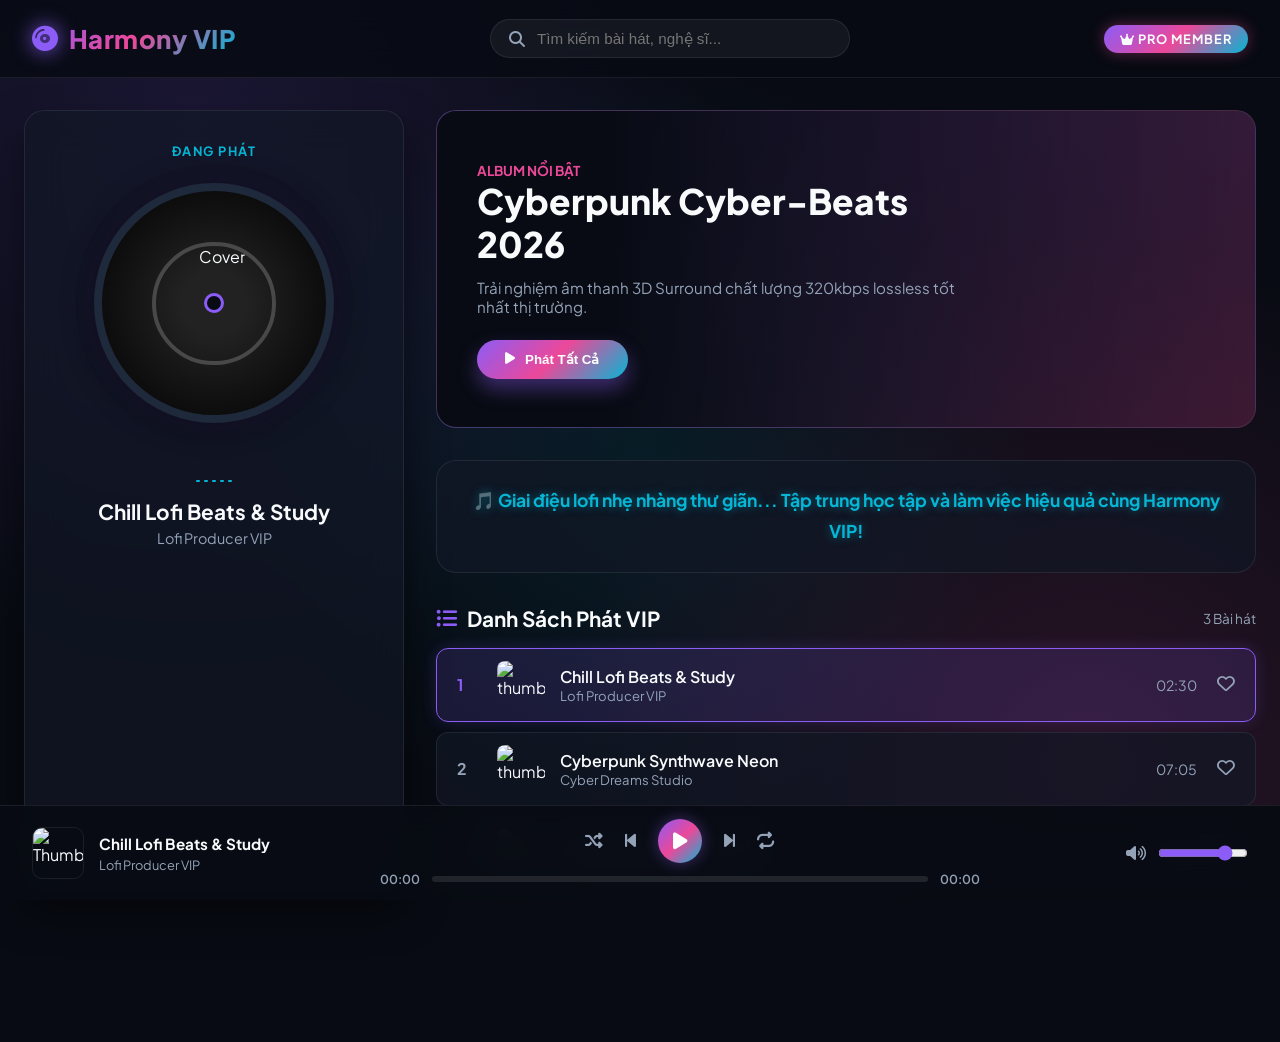
==== index.html @ aa5e8760 "baigiuaki" ====
<!DOCTYPE html>
<html lang="vi">
<head>
    <meta charset="UTF-8">
    <meta name="viewport" content="width=device-width, initial-scale=1.0">
    <title>Harmony Music Pro - Ultimate VIP Music Player</title>

    <!-- Google Fonts -->
    <link rel="preconnect" href="https://fonts.googleapis.com">
    <link rel="preconnect" href="https://fonts.gstatic.com" crossorigin>
    <link href="https://fonts.googleapis.com/css2?family=Plus+Jakarta+Sans:wght@300;400;500;600;700;800&display=swap" rel="stylesheet">

    <!-- FontAwesome Icons CDN -->
    <link rel="stylesheet" href="https://cdnjs.cloudflare.com/ajax/libs/font-awesome/6.4.0/css/all.min.css">

    <!-- Animate.css CDN -->
    <link rel="stylesheet" href="https://cdnjs.cloudflare.com/ajax/libs/animate.css/4.1.1/animate.min.css"/>

    <!-- AOS CSS CDN -->
    <link href="https://unpkg.com/aos@2.3.1/dist/aos.css" rel="stylesheet">

    <style>
        :root {
            --primary-glow: #8b5cf6;
            --secondary-glow: #ec4899;
            --cyan-glow: #06b6d4;
            --bg-dark: #080b13;
            --bg-card: rgba(18, 24, 38, 0.7);
            --bg-card-hover: rgba(30, 41, 59, 0.8);
            --border-glass: rgba(255, 255, 255, 0.08);
            --text-main: #f8fafc;
            --text-muted: #94a3b8;
            --gradient-accent: linear-gradient(135deg, #8b5cf6 0%, #ec4899 50%, #06b6d4 100%);
            --radius-lg: 20px;
            --radius-md: 12px;
            --transition-smooth: all 0.3s cubic-bezier(0.4, 0, 0.2, 1);
        }

        * {
            margin: 0;
            padding: 0;
            box-sizing: border-box;
            user-select: none;
        }

        body {
            font-family: 'Plus Jakarta Sans', sans-serif;
            background-color: var(--bg-dark);
            color: var(--text-main);
            min-height: 100vh;
            overflow-x: hidden;
            padding-bottom: 120px;
            background-image: 
                radial-gradient(circle at 15% 15%, rgba(139, 92, 246, 0.15) 0%, transparent 40%),
                radial-gradient(circle at 85% 85%, rgba(236, 72, 153, 0.15) 0%, transparent 40%),
                radial-gradient(circle at 50% 50%, rgba(6, 182, 212, 0.1) 0%, transparent 50%);
            background-attachment: fixed;
        }

        /* Scrollbar */
        ::-webkit-scrollbar { width: 8px; }
        ::-webkit-scrollbar-track { background: var(--bg-dark); }
        ::-webkit-scrollbar-thumb { background: #334155; border-radius: 4px; }
        ::-webkit-scrollbar-thumb:hover { background: var(--primary-glow); }

        /* Navigation Bar */
        header {
            background: rgba(8, 11, 19, 0.85);
            backdrop-filter: blur(16px);
            -webkit-backdrop-filter: blur(16px);
            position: sticky;
            top: 0;
            z-index: 1000;
            border-bottom: 1px solid var(--border-glass);
        }

        .navbar {
            display: flex;
            justify-content: space-between;
            align-items: center;
            padding: 1.2rem 2rem;
            max-width: 1400px;
            margin: 0 auto;
        }

        .logo {
            font-size: 1.6rem;
            font-weight: 800;
            background: var(--gradient-accent);
            -webkit-background-clip: text;
            -webkit-text-fill-color: transparent;
            display: flex;
            align-items: center;
            gap: 10px;
            letter-spacing: 0.5px;
        }

        .logo i {
            color: var(--primary-glow);
            -webkit-text-fill-color: initial;
            filter: drop-shadow(0 0 10px var(--primary-glow));
        }

        .search-box {
            display: flex;
            align-items: center;
            background: rgba(255, 255, 255, 0.05);
            border: 1px solid var(--border-glass);
            padding: 10px 18px;
            border-radius: 30px;
            gap: 12px;
            width: 360px;
            transition: var(--transition-smooth);
        }

        .search-box:focus-within {
            border-color: var(--primary-glow);
            box-shadow: 0 0 15px rgba(139, 92, 246, 0.3);
            background: rgba(255, 255, 255, 0.08);
        }

        .search-box input {
            background: transparent;
            border: none;
            outline: none;
            color: white;
            width: 100%;
            font-size: 0.95rem;
        }

        .nav-actions {
            display: flex;
            align-items: center;
            gap: 15px;
        }

        .vip-badge {
            background: var(--gradient-accent);
            padding: 6px 16px;
            border-radius: 20px;
            font-size: 0.8rem;
            font-weight: 700;
            letter-spacing: 1px;
            box-shadow: 0 0 15px rgba(236, 72, 153, 0.4);
            animation: pulse 2s infinite;
        }

        @keyframes pulse {
            0% { transform: scale(1); }
            50% { transform: scale(1.05); }
            100% { transform: scale(1); }
        }

        /* Layout Container */
        .main-layout {
            max-width: 1400px;
            margin: 2rem auto;
            padding: 0 1.5rem;
            display: grid;
            grid-template-columns: 380px 1fr;
            gap: 2rem;
        }

        /* Player Section (Left) */
        .now-playing-card {
            background: var(--bg-card);
            border: 1px solid var(--border-glass);
            backdrop-filter: blur(20px);
            border-radius: var(--radius-lg);
            padding: 2rem;
            text-align: center;
            position: sticky;
            top: 100px;
            box-shadow: 0 20px 40px rgba(0,0,0,0.5);
            display: flex;
            flex-direction: column;
            align-items: center;
        }

        .vinyl-container {
            position: relative;
            width: 240px;
            height: 240px;
            margin: 1.5rem 0;
            display: flex;
            align-items: center;
            justify-content: center;
        }

        .vinyl-disk {
            width: 100%;
            height: 100%;
            border-radius: 50%;
            background: radial-gradient(circle, #222 20%, #111 60%, #000 100%);
            border: 8px solid #1e293b;
            box-shadow: 0 0 30px rgba(0, 0, 0, 0.8), 0 0 20px rgba(139, 92, 246, 0.2);
            position: relative;
            overflow: hidden;
            transition: transform 0.5s ease;
            animation: rotateVinyl 20s linear infinite;
            animation-play-state: paused;
        }

        .vinyl-disk.playing {
            animation-play-state: running;
        }

        @keyframes rotateVinyl {
            from { transform: rotate(0deg); }
            to { transform: rotate(360deg); }
        }

        .vinyl-img {
            width: 55%;
            height: 55%;
            border-radius: 50%;
            object-fit: cover;
            position: absolute;
            top: 22.5%;
            left: 22.5%;
            border: 4px solid rgba(255, 255, 255, 0.2);
        }

        .vinyl-center-dot {
            width: 20px;
            height: 20px;
            background: #080b13;
            border: 3px solid #8b5cf6;
            border-radius: 50%;
            position: absolute;
            z-index: 5;
        }

        /* Equalizer Animation Bars */
        .equalizer {
            display: flex;
            align-items: flex-end;
            gap: 4px;
            height: 25px;
            margin-top: 10px;
        }

        .eq-bar {
            width: 4px;
            height: 10%;
            background: var(--cyan-glow);
            border-radius: 2px;
            transition: height 0.2s ease;
        }

        .playing .eq-bar:nth-child(1) { animation: eq 0.8s ease-in-out infinite alternate; }
        .playing .eq-bar:nth-child(2) { animation: eq 0.5s ease-in-out infinite alternate 0.2s; }
        .playing .eq-bar:nth-child(3) { animation: eq 0.9s ease-in-out infinite alternate 0.4s; }
        .playing .eq-bar:nth-child(4) { animation: eq 0.6s ease-in-out infinite alternate 0.1s; }
        .playing .eq-bar:nth-child(5) { animation: eq 0.7s ease-in-out infinite alternate 0.3s; }

        @keyframes eq {
            0% { height: 15%; background: var(--primary-glow); }
            100% { height: 100%; background: var(--secondary-glow); }
        }

        .track-meta {
            margin-top: 1rem;
            width: 100%;
        }

        .track-title {
            font-size: 1.3rem;
            font-weight: 700;
            color: var(--text-main);
            white-space: nowrap;
            overflow: hidden;
            text-overflow: ellipsis;
        }

        .track-artist {
            font-size: 0.9rem;
            color: var(--text-muted);
            margin-top: 4px;
        }

        /* Content Section (Right) */
        .content-area {
            display: flex;
            flex-direction: column;
            gap: 2rem;
        }

        /* Hero Banner */
        .hero-banner {
            background: linear-gradient(135deg, rgba(139, 92, 246, 0.3) 0%, rgba(236, 72, 153, 0.2) 100%), url('https://images.unsplash.com/photo-1514525253161-7a46d19cd819?auto=format&fit=crop&w=1200&q=80') center/cover;
            border-radius: var(--radius-lg);
            padding: 3rem 2.5rem;
            border: 1px solid var(--border-glass);
            position: relative;
            overflow: hidden;
        }

        .hero-banner::before {
            content: '';
            position: absolute;
            inset: 0;
            background: linear-gradient(90deg, var(--bg-dark) 20%, transparent 100%);
        }

        .hero-content {
            position: relative;
            z-index: 2;
            max-width: 500px;
        }

        .hero-content h1 {
            font-size: 2.2rem;
            font-weight: 800;
            line-height: 1.2;
            margin-bottom: 0.8rem;
        }

        .hero-content p {
            color: var(--text-muted);
            font-size: 0.95rem;
            margin-bottom: 1.5rem;
        }

        .btn-play-all {
            display: inline-flex;
            align-items: center;
            gap: 10px;
            background: var(--gradient-accent);
            color: white;
            padding: 12px 28px;
            border-radius: 30px;
            font-weight: 700;
            border: none;
            cursor: pointer;
            transition: var(--transition-smooth);
            box-shadow: 0 10px 20px rgba(139, 92, 246, 0.4);
        }

        .btn-play-all:hover {
            transform: translateY(-2px);
            box-shadow: 0 15px 25px rgba(236, 72, 153, 0.5);
        }

        /* Playlist Section */
        .section-header {
            display: flex;
            justify-content: space-between;
            align-items: center;
            margin-bottom: 1rem;
        }

        .section-title {
            font-size: 1.3rem;
            font-weight: 700;
            display: flex;
            align-items: center;
            gap: 10px;
        }

        .section-title i { color: var(--primary-glow); }

        .playlist-grid {
            display: flex;
            flex-direction: column;
            gap: 10px;
        }

        .song-item {
            display: flex;
            align-items: center;
            justify-content: space-between;
            background: var(--bg-card);
            border: 1px solid var(--border-glass);
            padding: 12px 20px;
            border-radius: var(--radius-md);
            cursor: pointer;
            transition: var(--transition-smooth);
        }

        .song-item:hover {
            background: var(--bg-card-hover);
            border-color: rgba(139, 92, 246, 0.4);
            transform: translateX(5px);
        }

        .song-item.active {
            background: rgba(139, 92, 246, 0.15);
            border-color: var(--primary-glow);
            box-shadow: 0 0 15px rgba(139, 92, 246, 0.2);
        }

        .song-left {
            display: flex;
            align-items: center;
            gap: 15px;
        }

        .song-index {
            font-weight: 700;
            color: var(--text-muted);
            width: 25px;
        }

        .song-item.active .song-index {
            color: var(--primary-glow);
        }

        .song-thumb {
            width: 48px;
            height: 48px;
            border-radius: 8px;
            object-fit: cover;
        }

        .song-info h4 {
            font-size: 1rem;
            font-weight: 600;
            color: var(--text-main);
        }

        .song-info p {
            font-size: 0.82rem;
            color: var(--text-muted);
        }

        .song-right {
            display: flex;
            align-items: center;
            gap: 20px;
            color: var(--text-muted);
            font-size: 0.88rem;
        }

        .btn-fav {
            background: none;
            border: none;
            color: var(--text-muted);
            cursor: pointer;
            font-size: 1.1rem;
            transition: var(--transition-smooth);
        }

        .btn-fav:hover, .btn-fav.active {
            color: var(--secondary-glow);
        }

        /* Lyrics Box */
        .lyrics-box {
            background: var(--bg-card);
            border: 1px solid var(--border-glass);
            border-radius: var(--radius-lg);
            padding: 1.5rem;
            max-height: 200px;
            overflow-y: auto;
            text-align: center;
            font-size: 0.95rem;
            color: var(--text-muted);
            line-height: 1.8;
        }

        .lyrics-box p.active-lyric {
            color: var(--cyan-glow);
            font-weight: 700;
            font-size: 1.1rem;
            text-shadow: 0 0 10px rgba(6, 182, 212, 0.5);
        }

        /* Fixed Bottom Music Player Footer */
        footer {
            position: fixed;
            bottom: 0;
            left: 0;
            width: 100%;
            background: rgba(8, 11, 19, 0.92);
            backdrop-filter: blur(20px);
            border-top: 1px solid var(--border-glass);
            z-index: 2000;
            padding: 0.8rem 2rem;
        }

        .player-bar {
            max-width: 1400px;
            margin: 0 auto;
            display: flex;
            justify-content: space-between;
            align-items: center;
        }

        .player-left {
            display: flex;
            align-items: center;
            gap: 15px;
            width: 280px;
        }

        .player-thumb {
            width: 52px;
            height: 52px;
            border-radius: 10px;
            object-fit: cover;
            border: 1px solid var(--border-glass);
        }

        .player-center {
            display: flex;
            flex-direction: column;
            align-items: center;
            gap: 8px;
            flex: 1;
            max-width: 600px;
        }

        .controls {
            display: flex;
            align-items: center;
            gap: 22px;
        }

        .btn-ctrl {
            background: transparent;
            border: none;
            color: var(--text-muted);
            font-size: 1.1rem;
            cursor: pointer;
            transition: var(--transition-smooth);
        }

        .btn-ctrl:hover, .btn-ctrl.active {
            color: var(--primary-glow);
        }

        .btn-play-pause {
            background: var(--gradient-accent) !important;
            color: white !important;
            width: 44px;
            height: 44px;
            border-radius: 50%;
            display: flex;
            align-items: center;
            justify-content: center;
            font-size: 1.2rem;
            box-shadow: 0 0 15px rgba(139, 92, 246, 0.4);
        }

        .btn-play-pause:hover {
            transform: scale(1.08);
            box-shadow: 0 0 22px rgba(236, 72, 153, 0.6);
        }

        .progress-wrapper {
            display: flex;
            align-items: center;
            gap: 12px;
            width: 100%;
            font-size: 0.78rem;
            color: var(--text-muted);
            font-weight: 600;
        }

        .progress-bar-container {
            flex: 1;
            height: 6px;
            background: rgba(255, 255, 255, 0.1);
            border-radius: 10px;
            cursor: pointer;
            position: relative;
            overflow: hidden;
        }

        .progress-bar-fill {
            height: 100%;
            width: 0%;
            background: var(--gradient-accent);
            border-radius: 10px;
            transition: width 0.1s linear;
        }

        .player-right {
            display: flex;
            align-items: center;
            gap: 12px;
            width: 200px;
            justify-content: flex-end;
            color: var(--text-muted);
        }

        .volume-slider {
            width: 90px;
            accent-color: var(--primary-glow);
            cursor: pointer;
        }

        /* Toast Notification */
        .toast {
            position: fixed;
            top: 20px;
            right: 20px;
            background: var(--gradient-accent);
            color: white;
            padding: 12px 24px;
            border-radius: 30px;
            font-weight: 600;
            box-shadow: 0 10px 25px rgba(0,0,0,0.5);
            z-index: 3000;
            transform: translateY(-100px);
            opacity: 0;
            transition: var(--transition-smooth);
        }

        .toast.show {
            transform: translateY(0);
            opacity: 1;
        }

        /* Responsive Design */
        @media (max-width: 1024px) {
            .main-layout { grid-template-columns: 1fr; }
            .now-playing-card { position: relative; top: 0; }
            .search-box { width: 200px; }
        }

        @media (max-width: 640px) {
            .search-box { display: none; }
            .player-left { width: 180px; }
            .player-right { display: none; }
        }
    </style>
</head>
<body>

    <!-- Header / Navbar -->
    <header>
        <div class="navbar">
            <div class="logo">
                <i class="fa-solid fa-compact-disc fa-spin"></i> Harmony VIP
            </div>
            <div class="search-box">
                <i class="fa-solid fa-magnifying-glass" style="color: var(--text-muted);"></i>
                <input type="text" id="searchInput" placeholder="Tìm kiếm bài hát, nghệ sĩ...">
            </div>
            <div class="nav-actions">
                <span class="vip-badge"><i class="fa-solid fa-crown"></i> PRO MEMBER</span>
            </div>
        </div>
    </header>

    <!-- Main Layout -->
    <div class="main-layout">

        <!-- Left Player Card -->
        <div class="now-playing-card" data-aos="fade-right">
            <span style="font-size: 0.8rem; letter-spacing: 1.5px; color: var(--cyan-glow); font-weight: 700;">ĐANG PHÁT</span>
            
            <div class="vinyl-container">
                <div class="vinyl-disk" id="vinylDisk">
                    <img id="vinylImg" class="vinyl-img" src="https://images.unsplash.com/photo-1511671782779-c97d3d27a1d4?auto=format&fit=crop&w=400&q=80" alt="Cover">
                </div>
                <div class="vinyl-center-dot"></div>
            </div>

            <!-- Equalizer -->
            <div class="equalizer" id="equalizer">
                <div class="eq-bar"></div>
                <div class="eq-bar"></div>
                <div class="eq-bar"></div>
                <div class="eq-bar"></div>
                <div class="eq-bar"></div>
            </div>

            <div class="track-meta">
                <div class="track-title" id="cardTitle">Chọn bài hát</div>
                <div class="track-artist" id="cardArtist">Harmony Music Studio</div>
            </div>
        </div>

        <!-- Right Content Area -->
        <div class="content-area">

            <!-- Hero Banner -->
            <div class="hero-banner" data-aos="fade-down">
                <div class="hero-content">
                    <span style="color: var(--secondary-glow); font-weight: 700; font-size: 0.85rem;">ALBUM NỔI BẬT</span>
                    <h1>Cyberpunk Cyber-Beats 2026</h1>
                    <p>Trải nghiệm âm thanh 3D Surround chất lượng 320kbps lossless tốt nhất thị trường.</p>
                    <button class="btn-play-all" id="btnPlayAll">
                        <i class="fa-solid fa-play"></i> Phát Tất Cả
                    </button>
                </div>
            </div>

            <!-- Lyrics Section -->
            <div class="lyrics-box" id="lyricsBox" data-aos="fade-up">
                <p>🎵 Lời bài hát sẽ hiển thị và tự đồng bộ theo giai điệu tại đây...</p>
            </div>

            <!-- Playlist Section -->
            <div class="playlist-section" data-aos="fade-up">
                <div class="section-header">
                    <div class="section-title">
                        <i class="fa-solid fa-list-ul"></i> Danh Sách Phát VIP
                    </div>
                    <span style="color: var(--text-muted); font-size: 0.85rem;" id="songCount">3 Bài hát</span>
                </div>

                <div class="playlist-grid" id="playlistContainer">
                    <!-- Dynamic rendering via JS -->
                </div>
            </div>

        </div>
    </div>

    <!-- Fixed Bottom Audio Player -->
    <footer>
        <audio id="mainAudio"></audio>

        <div class="player-bar">
            <!-- Song Meta Left -->
            <div class="player-left">
                <img id="playerThumb" class="player-thumb" src="https://images.unsplash.com/photo-1511671782779-c97d3d27a1d4?auto=format&fit=crop&w=100&q=80" alt="Thumb">
                <div style="overflow: hidden;">
                    <div class="track-title" id="playerTitle" style="font-size: 0.95rem;">Chưa chọn bài hát</div>
                    <div class="track-artist" id="playerArtist" style="font-size: 0.8rem;">Harmony Studio</div>
                </div>
            </div>

            <!-- Center Controls & Progress -->
            <div class="player-center">
                <div class="controls">
                    <button class="btn-ctrl" id="btnShuffle" title="Phát ngẫu nhiên"><i class="fa-solid fa-shuffle"></i></button>
                    <button class="btn-ctrl" id="btnPrev" title="Bài trước"><i class="fa-solid fa-backward-step"></i></button>
                    <button class="btn-ctrl btn-play-pause" id="btnPlayPause" title="Phát/Tạm dừng"><i class="fa-solid fa-play"></i></button>
                    <button class="btn-ctrl" id="btnNext" title="Bài tiếp"><i class="fa-solid fa-forward-step"></i></button>
                    <button class="btn-ctrl" id="btnRepeat" title="Lặp lại"><i class="fa-solid fa-repeat"></i></button>
                </div>

                <div class="progress-wrapper">
                    <span id="currentTime">00:00</span>
                    <div class="progress-bar-container" id="progressBar">
                        <div class="progress-bar-fill" id="progressFill"></div>
                    </div>
                    <span id="duration">00:00</span>
                </div>
            </div>

            <!-- Right Volume -->
            <div class="player-right">
                <i class="fa-solid fa-volume-high" id="volumeIcon" style="cursor: pointer;"></i>
                <input type="range" id="volumeSlider" class="volume-slider" min="0" max="1" step="0.01" value="0.8">
            </div>
        </div>
    </footer>

    <!-- Toast Notification -->
    <div class="toast" id="toastNotification">Thông báo</div>

    <!-- AOS JS -->
    <script src="https://unpkg.com/aos@2.3.1/dist/aos.js"></script>

    <!-- Main Logic Script -->
    <script>
        AOS.init({ duration: 800, once: true });

        // Playlist Data
        const songs = [
            {
                id: 0,
                title: "Chill Lofi Beats & Study",
                artist: "Lofi Producer VIP",
                duration: "02:30",
                src: "https://www.soundhelix.com/examples/mp3/SoundHelix-Song-1.mp3",
                img: "https://images.unsplash.com/photo-1511671782779-c97d3d27a1d4?auto=format&fit=crop&w=400&q=80",
                lyric: "Giai điệu lofi nhẹ nhàng thư giãn... Tập trung học tập và làm việc hiệu quả cùng Harmony VIP!"
            },
            {
                id: 1,
                title: "Cyberpunk Synthwave Neon",
                artist: "Cyber Dreams Studio",
                duration: "07:05",
                src: "https://www.soundhelix.com/examples/mp3/SoundHelix-Song-2.mp3",
                img: "https://images.unsplash.com/photo-1514525253161-7a46d19cd819?auto=format&fit=crop&w=400&q=80",
                lyric: "Ánh đèn neon rực rỡ phố đêm... Âm hưởng Synthwave sôi động bùng nổ không gian!"
            },
            {
                id: 2,
                title: "Midnight Acoustic Melody",
                artist: "Acoustic Guitar Band",
                duration: "05:44",
                src: "https://www.soundhelix.com/examples/mp3/SoundHelix-Song-3.mp3",
                img: "https://images.unsplash.com/photo-1470225620780-dba8ba36b745?auto=format&fit=crop&w=400&q=80",
                lyric: "Tiếng đàn mộc mạc lắng đọng đêm muộn... Thả hồn theo những nốt nhạc acoustics mộng mơ."
            }
        ];

        // Global State
        let currentSongIndex = 0;
        let isPlaying = false;
        let isShuffle = false;
        let isRepeat = false;

        // DOM Elements
        const audio = document.getElementById('mainAudio');
        const btnPlayPause = document.getElementById('btnPlayPause');
        const btnPrev = document.getElementById('btnPrev');
        const btnNext = document.getElementById('btnNext');
        const btnShuffle = document.getElementById('btnShuffle');
        const btnRepeat = document.getElementById('btnRepeat');
        const btnPlayAll = document.getElementById('btnPlayAll');
        const progressBar = document.getElementById('progressBar');
        const progressFill = document.getElementById('progressFill');
        const currentTimeEl = document.getElementById('currentTime');
        const durationEl = document.getElementById('duration');
        const volumeSlider = document.getElementById('volumeSlider');
        const volumeIcon = document.getElementById('volumeIcon');
        const playlistContainer = document.getElementById('playlistContainer');
        const lyricsBox = document.getElementById('lyricsBox');
        
        const cardTitle = document.getElementById('cardTitle');
        const cardArtist = document.getElementById('cardArtist');
        const vinylDisk = document.getElementById('vinylDisk');
        const vinylImg = document.getElementById('vinylImg');
        const equalizer = document.getElementById('equalizer');

        const playerTitle = document.getElementById('playerTitle');
        const playerArtist = document.getElementById('playerArtist');
        const playerThumb = document.getElementById('playerThumb');
        const searchInput = document.getElementById('searchInput');

        // Render Playlist
        function renderPlaylist(songList = songs) {
            playlistContainer.innerHTML = '';
            songList.forEach((song, idx) => {
                const isActive = song.id === currentSongIndex;
                const item = document.createElement('div');
                item.className = `song-item ${isActive ? 'active' : ''}`;
                item.onclick = () => selectSong(song.id);
                item.innerHTML = `
                    <div class="song-left">
                        <span class="song-index">${idx + 1}</span>
                        <img src="${song.img}" class="song-thumb" alt="thumb">
                        <div class="song-info">
                            <h4>${song.title}</h4>
                            <p>${song.artist}</p>
                        </div>
                    </div>
                    <div class="song-right">
                        <span>${song.duration}</span>
                        <button class="btn-fav" onclick="toggleFav(event, this)"><i class="fa-regular fa-heart"></i></button>
                    </div>
                `;
                playlistContainer.appendChild(item);
            });
            document.getElementById('songCount').innerText = `${songList.length} Bài hát`;
        }

        // Load Song Details
        function loadSong(song) {
            audio.src = song.src;
            cardTitle.innerText = song.title;
            cardArtist.innerText = song.artist;
            vinylImg.src = song.img;

            playerTitle.innerText = song.title;
            playerArtist.innerText = song.artist;
            playerThumb.src = song.img;

            lyricsBox.innerHTML = `<p class="active-lyric">🎵 ${song.lyric}</p>`;
            renderPlaylist();
        }

        // Play / Pause Logic
        function playAudio() {
            audio.play();
            isPlaying = true;
            btnPlayPause.innerHTML = '<i class="fa-solid fa-pause"></i>';
            vinylDisk.classList.add('playing');
            equalizer.classList.add('playing');
        }

        function pauseAudio() {
            audio.pause();
            isPlaying = false;
            btnPlayPause.innerHTML = '<i class="fa-solid fa-play"></i>';
            vinylDisk.classList.remove('playing');
            equalizer.classList.remove('playing');
        }

        btnPlayPause.onclick = () => {
            if (isPlaying) pauseAudio();
            else playAudio();
        };

        // Select Song
        function selectSong(id) {
            currentSongIndex = id;
            loadSong(songs[currentSongIndex]);
            playAudio();
            showToast(`Đang phát: ${songs[currentSongIndex].title}`);
        }

        // Next / Prev Song
        btnNext.onclick = () => {
            if (isShuffle) {
                currentSongIndex = Math.floor(Math.random() * songs.length);
            } else {
                currentSongIndex = (currentSongIndex + 1) % songs.length;
            }
            selectSong(currentSongIndex);
        };

        btnPrev.onclick = () => {
            currentSongIndex = (currentSongIndex - 1 + songs.length) % songs.length;
            selectSong(currentSongIndex);
        };

        btnPlayAll.onclick = () => {
            selectSong(0);
        };

        // Shuffle & Repeat Toggles
        btnShuffle.onclick = () => {
            isShuffle = !isShuffle;
            btnShuffle.classList.toggle('active', isShuffle);
            showToast(isShuffle ? "Đã BẬT phát ngẫu nhiên" : "Đã TẮT phát ngẫu nhiên");
        };

        btnRepeat.onclick = () => {
            isRepeat = !isRepeat;
            btnRepeat.classList.toggle('active', isRepeat);
            showToast(isRepeat ? "Đã BẬT lặp lại bài viết" : "Đã TẮT lặp lại");
        };

        // Audio Timeupdate
        audio.ontimeupdate = () => {
            if (isNaN(audio.duration)) return;
            const pct = (audio.currentTime / audio.duration) * 100;
            progressFill.style.width = `${pct}%`;

            currentTimeEl.innerText = formatTime(audio.currentTime);
            durationEl.innerText = formatTime(audio.duration);
        };

        // Audio Ended
        audio.onended = () => {
            if (isRepeat) {
                playAudio();
            } else {
                btnNext.click();
            }
        };

        // Click Progress Bar
        progressBar.onclick = (e) => {
            const width = progressBar.clientWidth;
            const clickX = e.offsetX;
            audio.currentTime = (clickX / width) * audio.duration;
        };

        // Volume Control
        volumeSlider.oninput = (e) => {
            audio.volume = e.target.value;
            if (audio.volume === 0) volumeIcon.className = 'fa-solid fa-volume-xmark';
            else volumeIcon.className = 'fa-solid fa-volume-high';
        };

        // Format Time Utilities
        function formatTime(sec) {
            const m = Math.floor(sec / 60);
            const s = Math.floor(sec % 60);
            return `${m < 10 ? '0' : ''}${m}:${s < 10 ? '0' : ''}${s}`;
        }

        // Search Filter
        searchInput.oninput = (e) => {
            const val = e.target.value.toLowerCase();
            const filtered = songs.filter(s => s.title.toLowerCase().includes(val) || s.artist.toLowerCase().includes(val));
            renderPlaylist(filtered);
        };

        // Favorite Toggle
        function toggleFav(e, btn) {
            e.stopPropagation();
            btn.classList.toggle('active');
            const icon = btn.querySelector('i');
            if (btn.classList.contains('active')) {
                icon.className = 'fa-solid fa-heart';
                showToast("Đã thêm vào bài hát yêu thích!");
            } else {
                icon.className = 'fa-regular fa-heart';
            }
        }

        // Toast Notification
        function showToast(msg) {
            const toast = document.getElementById('toastNotification');
            toast.innerText = msg;
            toast.classList.add('show');
            setTimeout(() => toast.classList.remove('show'), 2500);
        }

        // Init App
        loadSong(songs[0]);
    </script>
</body>
</html>
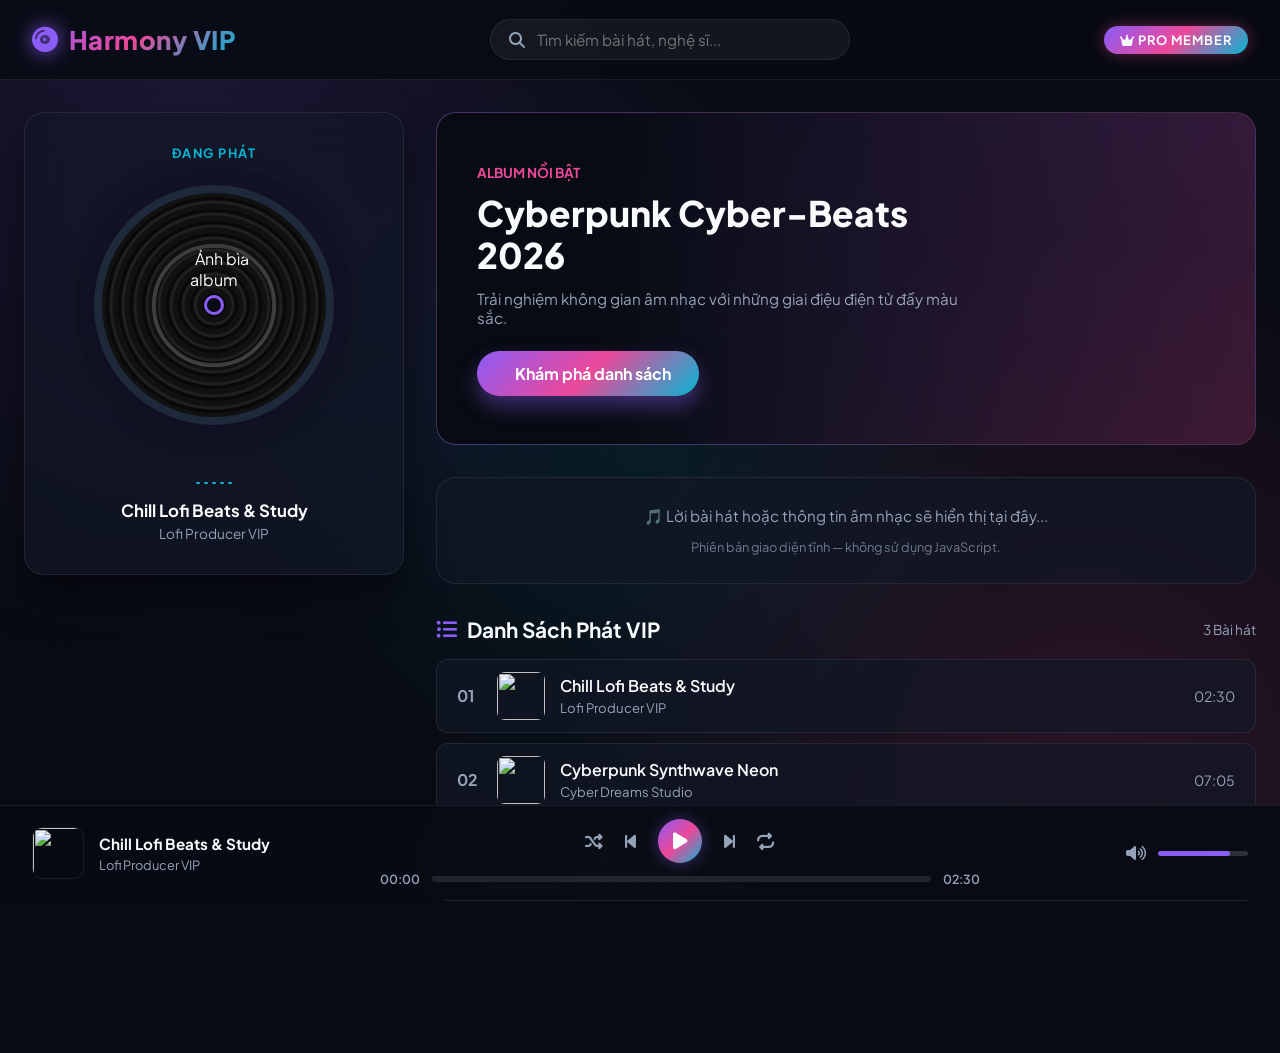
==== commit ef6f94be: "nộp bài giữa kì" ====
--- a/index.html
+++ b/index.html
@@ -1,1006 +1,115 @@
-<!DOCTYPE html>
-<html lang="vi">
-<head>
-    <meta charset="UTF-8">
-    <meta name="viewport" content="width=device-width, initial-scale=1.0">
-    <title>Harmony Music Pro - Ultimate VIP Music Player</title>
-
-    <!-- Google Fonts -->
-    <link rel="preconnect" href="https://fonts.googleapis.com">
-    <link rel="preconnect" href="https://fonts.gstatic.com" crossorigin>
-    <link href="https://fonts.googleapis.com/css2?family=Plus+Jakarta+Sans:wght@300;400;500;600;700;800&display=swap" rel="stylesheet">
-
-    <!-- FontAwesome Icons CDN -->
-    <link rel="stylesheet" href="https://cdnjs.cloudflare.com/ajax/libs/font-awesome/6.4.0/css/all.min.css">
-
-    <!-- Animate.css CDN -->
-    <link rel="stylesheet" href="https://cdnjs.cloudflare.com/ajax/libs/animate.css/4.1.1/animate.min.css"/>
-
-    <!-- AOS CSS CDN -->
-    <link href="https://unpkg.com/aos@2.3.1/dist/aos.css" rel="stylesheet">
-
-    <style>
-        :root {
-            --primary-glow: #8b5cf6;
-            --secondary-glow: #ec4899;
-            --cyan-glow: #06b6d4;
-            --bg-dark: #080b13;
-            --bg-card: rgba(18, 24, 38, 0.7);
-            --bg-card-hover: rgba(30, 41, 59, 0.8);
-            --border-glass: rgba(255, 255, 255, 0.08);
-            --text-main: #f8fafc;
-            --text-muted: #94a3b8;
-            --gradient-accent: linear-gradient(135deg, #8b5cf6 0%, #ec4899 50%, #06b6d4 100%);
-            --radius-lg: 20px;
-            --radius-md: 12px;
-            --transition-smooth: all 0.3s cubic-bezier(0.4, 0, 0.2, 1);
-        }
-
-        * {
-            margin: 0;
-            padding: 0;
-            box-sizing: border-box;
-            user-select: none;
-        }
-
-        body {
-            font-family: 'Plus Jakarta Sans', sans-serif;
-            background-color: var(--bg-dark);
-            color: var(--text-main);
-            min-height: 100vh;
-            overflow-x: hidden;
-            padding-bottom: 120px;
-            background-image: 
-                radial-gradient(circle at 15% 15%, rgba(139, 92, 246, 0.15) 0%, transparent 40%),
-                radial-gradient(circle at 85% 85%, rgba(236, 72, 153, 0.15) 0%, transparent 40%),
-                radial-gradient(circle at 50% 50%, rgba(6, 182, 212, 0.1) 0%, transparent 50%);
-            background-attachment: fixed;
-        }
-
-        /* Scrollbar */
-        ::-webkit-scrollbar { width: 8px; }
-        ::-webkit-scrollbar-track { background: var(--bg-dark); }
-        ::-webkit-scrollbar-thumb { background: #334155; border-radius: 4px; }
-        ::-webkit-scrollbar-thumb:hover { background: var(--primary-glow); }
-
-        /* Navigation Bar */
-        header {
-            background: rgba(8, 11, 19, 0.85);
-            backdrop-filter: blur(16px);
-            -webkit-backdrop-filter: blur(16px);
-            position: sticky;
-            top: 0;
-            z-index: 1000;
-            border-bottom: 1px solid var(--border-glass);
-        }
-
-        .navbar {
-            display: flex;
-            justify-content: space-between;
-            align-items: center;
-            padding: 1.2rem 2rem;
-            max-width: 1400px;
-            margin: 0 auto;
-        }
-
-        .logo {
-            font-size: 1.6rem;
-            font-weight: 800;
-            background: var(--gradient-accent);
-            -webkit-background-clip: text;
-            -webkit-text-fill-color: transparent;
-            display: flex;
-            align-items: center;
-            gap: 10px;
-            letter-spacing: 0.5px;
-        }
-
-        .logo i {
-            color: var(--primary-glow);
-            -webkit-text-fill-color: initial;
-            filter: drop-shadow(0 0 10px var(--primary-glow));
-        }
-
-        .search-box {
-            display: flex;
-            align-items: center;
-            background: rgba(255, 255, 255, 0.05);
-            border: 1px solid var(--border-glass);
-            padding: 10px 18px;
-            border-radius: 30px;
-            gap: 12px;
-            width: 360px;
-            transition: var(--transition-smooth);
-        }
-
-        .search-box:focus-within {
-            border-color: var(--primary-glow);
-            box-shadow: 0 0 15px rgba(139, 92, 246, 0.3);
-            background: rgba(255, 255, 255, 0.08);
-        }
-
-        .search-box input {
-            background: transparent;
-            border: none;
-            outline: none;
-            color: white;
-            width: 100%;
-            font-size: 0.95rem;
-        }
-
-        .nav-actions {
-            display: flex;
-            align-items: center;
-            gap: 15px;
-        }
-
-        .vip-badge {
-            background: var(--gradient-accent);
-            padding: 6px 16px;
-            border-radius: 20px;
-            font-size: 0.8rem;
-            font-weight: 700;
-            letter-spacing: 1px;
-            box-shadow: 0 0 15px rgba(236, 72, 153, 0.4);
-            animation: pulse 2s infinite;
-        }
-
-        @keyframes pulse {
-            0% { transform: scale(1); }
-            50% { transform: scale(1.05); }
-            100% { transform: scale(1); }
-        }
-
-        /* Layout Container */
-        .main-layout {
-            max-width: 1400px;
-            margin: 2rem auto;
-            padding: 0 1.5rem;
-            display: grid;
-            grid-template-columns: 380px 1fr;
-            gap: 2rem;
-        }
-
-        /* Player Section (Left) */
-        .now-playing-card {
-            background: var(--bg-card);
-            border: 1px solid var(--border-glass);
-            backdrop-filter: blur(20px);
-            border-radius: var(--radius-lg);
-            padding: 2rem;
-            text-align: center;
-            position: sticky;
-            top: 100px;
-            box-shadow: 0 20px 40px rgba(0,0,0,0.5);
-            display: flex;
-            flex-direction: column;
-            align-items: center;
-        }
-
-        .vinyl-container {
-            position: relative;
-            width: 240px;
-            height: 240px;
-            margin: 1.5rem 0;
-            display: flex;
-            align-items: center;
-            justify-content: center;
-        }
-
-        .vinyl-disk {
-            width: 100%;
-            height: 100%;
-            border-radius: 50%;
-            background: radial-gradient(circle, #222 20%, #111 60%, #000 100%);
-            border: 8px solid #1e293b;
-            box-shadow: 0 0 30px rgba(0, 0, 0, 0.8), 0 0 20px rgba(139, 92, 246, 0.2);
-            position: relative;
-            overflow: hidden;
-            transition: transform 0.5s ease;
-            animation: rotateVinyl 20s linear infinite;
-            animation-play-state: paused;
-        }
-
-        .vinyl-disk.playing {
-            animation-play-state: running;
-        }
-
-        @keyframes rotateVinyl {
-            from { transform: rotate(0deg); }
-            to { transform: rotate(360deg); }
-        }
-
-        .vinyl-img {
-            width: 55%;
-            height: 55%;
-            border-radius: 50%;
-            object-fit: cover;
-            position: absolute;
-            top: 22.5%;
-            left: 22.5%;
-            border: 4px solid rgba(255, 255, 255, 0.2);
-        }
-
-        .vinyl-center-dot {
-            width: 20px;
-            height: 20px;
-            background: #080b13;
-            border: 3px solid #8b5cf6;
-            border-radius: 50%;
-            position: absolute;
-            z-index: 5;
-        }
-
-        /* Equalizer Animation Bars */
-        .equalizer {
-            display: flex;
-            align-items: flex-end;
-            gap: 4px;
-            height: 25px;
-            margin-top: 10px;
-        }
-
-        .eq-bar {
-            width: 4px;
-            height: 10%;
-            background: var(--cyan-glow);
-            border-radius: 2px;
-            transition: height 0.2s ease;
-        }
-
-        .playing .eq-bar:nth-child(1) { animation: eq 0.8s ease-in-out infinite alternate; }
-        .playing .eq-bar:nth-child(2) { animation: eq 0.5s ease-in-out infinite alternate 0.2s; }
-        .playing .eq-bar:nth-child(3) { animation: eq 0.9s ease-in-out infinite alternate 0.4s; }
-        .playing .eq-bar:nth-child(4) { animation: eq 0.6s ease-in-out infinite alternate 0.1s; }
-        .playing .eq-bar:nth-child(5) { animation: eq 0.7s ease-in-out infinite alternate 0.3s; }
-
-        @keyframes eq {
-            0% { height: 15%; background: var(--primary-glow); }
-            100% { height: 100%; background: var(--secondary-glow); }
-        }
-
-        .track-meta {
-            margin-top: 1rem;
-            width: 100%;
-        }
-
-        .track-title {
-            font-size: 1.3rem;
-            font-weight: 700;
-            color: var(--text-main);
-            white-space: nowrap;
-            overflow: hidden;
-            text-overflow: ellipsis;
-        }
-
-        .track-artist {
-            font-size: 0.9rem;
-            color: var(--text-muted);
-            margin-top: 4px;
-        }
-
-        /* Content Section (Right) */
-        .content-area {
-            display: flex;
-            flex-direction: column;
-            gap: 2rem;
-        }
-
-        /* Hero Banner */
-        .hero-banner {
-            background: linear-gradient(135deg, rgba(139, 92, 246, 0.3) 0%, rgba(236, 72, 153, 0.2) 100%), url('https://images.unsplash.com/photo-1514525253161-7a46d19cd819?auto=format&fit=crop&w=1200&q=80') center/cover;
-            border-radius: var(--radius-lg);
-            padding: 3rem 2.5rem;
-            border: 1px solid var(--border-glass);
-            position: relative;
-            overflow: hidden;
-        }
-
-        .hero-banner::before {
-            content: '';
-            position: absolute;
-            inset: 0;
-            background: linear-gradient(90deg, var(--bg-dark) 20%, transparent 100%);
-        }
-
-        .hero-content {
-            position: relative;
-            z-index: 2;
-            max-width: 500px;
-        }
-
-        .hero-content h1 {
-            font-size: 2.2rem;
-            font-weight: 800;
-            line-height: 1.2;
-            margin-bottom: 0.8rem;
-        }
-
-        .hero-content p {
-            color: var(--text-muted);
-            font-size: 0.95rem;
-            margin-bottom: 1.5rem;
-        }
-
-        .btn-play-all {
-            display: inline-flex;
-            align-items: center;
-            gap: 10px;
-            background: var(--gradient-accent);
-            color: white;
-            padding: 12px 28px;
-            border-radius: 30px;
-            font-weight: 700;
-            border: none;
-            cursor: pointer;
-            transition: var(--transition-smooth);
-            box-shadow: 0 10px 20px rgba(139, 92, 246, 0.4);
-        }
-
-        .btn-play-all:hover {
-            transform: translateY(-2px);
-            box-shadow: 0 15px 25px rgba(236, 72, 153, 0.5);
-        }
-
-        /* Playlist Section */
-        .section-header {
-            display: flex;
-            justify-content: space-between;
-            align-items: center;
-            margin-bottom: 1rem;
-        }
-
-        .section-title {
-            font-size: 1.3rem;
-            font-weight: 700;
-            display: flex;
-            align-items: center;
-            gap: 10px;
-        }
-
-        .section-title i { color: var(--primary-glow); }
-
-        .playlist-grid {
-            display: flex;
-            flex-direction: column;
-            gap: 10px;
-        }
-
-        .song-item {
-            display: flex;
-            align-items: center;
-            justify-content: space-between;
-            background: var(--bg-card);
-            border: 1px solid var(--border-glass);
-            padding: 12px 20px;
-            border-radius: var(--radius-md);
-            cursor: pointer;
-            transition: var(--transition-smooth);
-        }
-
-        .song-item:hover {
-            background: var(--bg-card-hover);
-            border-color: rgba(139, 92, 246, 0.4);
-            transform: translateX(5px);
-        }
-
-        .song-item.active {
-            background: rgba(139, 92, 246, 0.15);
-            border-color: var(--primary-glow);
-            box-shadow: 0 0 15px rgba(139, 92, 246, 0.2);
-        }
-
-        .song-left {
-            display: flex;
-            align-items: center;
-            gap: 15px;
-        }
-
-        .song-index {
-            font-weight: 700;
-            color: var(--text-muted);
-            width: 25px;
-        }
-
-        .song-item.active .song-index {
-            color: var(--primary-glow);
-        }
-
-        .song-thumb {
-            width: 48px;
-            height: 48px;
-            border-radius: 8px;
-            object-fit: cover;
-        }
-
-        .song-info h4 {
-            font-size: 1rem;
-            font-weight: 600;
-            color: var(--text-main);
-        }
-
-        .song-info p {
-            font-size: 0.82rem;
-            color: var(--text-muted);
-        }
-
-        .song-right {
-            display: flex;
-            align-items: center;
-            gap: 20px;
-            color: var(--text-muted);
-            font-size: 0.88rem;
-        }
-
-        .btn-fav {
-            background: none;
-            border: none;
-            color: var(--text-muted);
-            cursor: pointer;
-            font-size: 1.1rem;
-            transition: var(--transition-smooth);
-        }
-
-        .btn-fav:hover, .btn-fav.active {
-            color: var(--secondary-glow);
-        }
-
-        /* Lyrics Box */
-        .lyrics-box {
-            background: var(--bg-card);
-            border: 1px solid var(--border-glass);
-            border-radius: var(--radius-lg);
-            padding: 1.5rem;
-            max-height: 200px;
-            overflow-y: auto;
-            text-align: center;
-            font-size: 0.95rem;
-            color: var(--text-muted);
-            line-height: 1.8;
-        }
-
-        .lyrics-box p.active-lyric {
-            color: var(--cyan-glow);
-            font-weight: 700;
-            font-size: 1.1rem;
-            text-shadow: 0 0 10px rgba(6, 182, 212, 0.5);
-        }
-
-        /* Fixed Bottom Music Player Footer */
-        footer {
-            position: fixed;
-            bottom: 0;
-            left: 0;
-            width: 100%;
-            background: rgba(8, 11, 19, 0.92);
-            backdrop-filter: blur(20px);
-            border-top: 1px solid var(--border-glass);
-            z-index: 2000;
-            padding: 0.8rem 2rem;
-        }
-
-        .player-bar {
-            max-width: 1400px;
-            margin: 0 auto;
-            display: flex;
-            justify-content: space-between;
-            align-items: center;
-        }
-
-        .player-left {
-            display: flex;
-            align-items: center;
-            gap: 15px;
-            width: 280px;
-        }
-
-        .player-thumb {
-            width: 52px;
-            height: 52px;
-            border-radius: 10px;
-            object-fit: cover;
-            border: 1px solid var(--border-glass);
-        }
-
-        .player-center {
-            display: flex;
-            flex-direction: column;
-            align-items: center;
-            gap: 8px;
-            flex: 1;
-            max-width: 600px;
-        }
-
-        .controls {
-            display: flex;
-            align-items: center;
-            gap: 22px;
-        }
-
-        .btn-ctrl {
-            background: transparent;
-            border: none;
-            color: var(--text-muted);
-            font-size: 1.1rem;
-            cursor: pointer;
-            transition: var(--transition-smooth);
-        }
-
-        .btn-ctrl:hover, .btn-ctrl.active {
-            color: var(--primary-glow);
-        }
-
-        .btn-play-pause {
-            background: var(--gradient-accent) !important;
-            color: white !important;
-            width: 44px;
-            height: 44px;
-            border-radius: 50%;
-            display: flex;
-            align-items: center;
-            justify-content: center;
-            font-size: 1.2rem;
-            box-shadow: 0 0 15px rgba(139, 92, 246, 0.4);
-        }
-
-        .btn-play-pause:hover {
-            transform: scale(1.08);
-            box-shadow: 0 0 22px rgba(236, 72, 153, 0.6);
-        }
-
-        .progress-wrapper {
-            display: flex;
-            align-items: center;
-            gap: 12px;
-            width: 100%;
-            font-size: 0.78rem;
-            color: var(--text-muted);
-            font-weight: 600;
-        }
-
-        .progress-bar-container {
-            flex: 1;
-            height: 6px;
-            background: rgba(255, 255, 255, 0.1);
-            border-radius: 10px;
-            cursor: pointer;
-            position: relative;
-            overflow: hidden;
-        }
-
-        .progress-bar-fill {
-            height: 100%;
-            width: 0%;
-            background: var(--gradient-accent);
-            border-radius: 10px;
-            transition: width 0.1s linear;
-        }
-
-        .player-right {
-            display: flex;
-            align-items: center;
-            gap: 12px;
-            width: 200px;
-            justify-content: flex-end;
-            color: var(--text-muted);
-        }
-
-        .volume-slider {
-            width: 90px;
-            accent-color: var(--primary-glow);
-            cursor: pointer;
-        }
-
-        /* Toast Notification */
-        .toast {
-            position: fixed;
-            top: 20px;
-            right: 20px;
-            background: var(--gradient-accent);
-            color: white;
-            padding: 12px 24px;
-            border-radius: 30px;
-            font-weight: 600;
-            box-shadow: 0 10px 25px rgba(0,0,0,0.5);
-            z-index: 3000;
-            transform: translateY(-100px);
-            opacity: 0;
-            transition: var(--transition-smooth);
-        }
-
-        .toast.show {
-            transform: translateY(0);
-            opacity: 1;
-        }
-
-        /* Responsive Design */
-        @media (max-width: 1024px) {
-            .main-layout { grid-template-columns: 1fr; }
-            .now-playing-card { position: relative; top: 0; }
-            .search-box { width: 200px; }
-        }
-
-        @media (max-width: 640px) {
-            .search-box { display: none; }
-            .player-left { width: 180px; }
-            .player-right { display: none; }
-        }
-    </style>
-</head>
-<body>
-
-    <!-- Header / Navbar -->
-    <header>
-        <div class="navbar">
-            <div class="logo">
-                <i class="fa-solid fa-compact-disc fa-spin"></i> Harmony VIP
-            </div>
-            <div class="search-box">
-                <i class="fa-solid fa-magnifying-glass" style="color: var(--text-muted);"></i>
-                <input type="text" id="searchInput" placeholder="Tìm kiếm bài hát, nghệ sĩ...">
-            </div>
-            <div class="nav-actions">
-                <span class="vip-badge"><i class="fa-solid fa-crown"></i> PRO MEMBER</span>
-            </div>
-        </div>
-    </header>
-
-    <!-- Main Layout -->
-    <div class="main-layout">
-
-        <!-- Left Player Card -->
-        <div class="now-playing-card" data-aos="fade-right">
-            <span style="font-size: 0.8rem; letter-spacing: 1.5px; color: var(--cyan-glow); font-weight: 700;">ĐANG PHÁT</span>
-            
-            <div class="vinyl-container">
-                <div class="vinyl-disk" id="vinylDisk">
-                    <img id="vinylImg" class="vinyl-img" src="https://images.unsplash.com/photo-1511671782779-c97d3d27a1d4?auto=format&fit=crop&w=400&q=80" alt="Cover">
-                </div>
-                <div class="vinyl-center-dot"></div>
-            </div>
-
-            <!-- Equalizer -->
-            <div class="equalizer" id="equalizer">
-                <div class="eq-bar"></div>
-                <div class="eq-bar"></div>
-                <div class="eq-bar"></div>
-                <div class="eq-bar"></div>
-                <div class="eq-bar"></div>
-            </div>
-
-            <div class="track-meta">
-                <div class="track-title" id="cardTitle">Chọn bài hát</div>
-                <div class="track-artist" id="cardArtist">Harmony Music Studio</div>
-            </div>
-        </div>
-
-        <!-- Right Content Area -->
-        <div class="content-area">
-
-            <!-- Hero Banner -->
-            <div class="hero-banner" data-aos="fade-down">
-                <div class="hero-content">
-                    <span style="color: var(--secondary-glow); font-weight: 700; font-size: 0.85rem;">ALBUM NỔI BẬT</span>
-                    <h1>Cyberpunk Cyber-Beats 2026</h1>
-                    <p>Trải nghiệm âm thanh 3D Surround chất lượng 320kbps lossless tốt nhất thị trường.</p>
-                    <button class="btn-play-all" id="btnPlayAll">
-                        <i class="fa-solid fa-play"></i> Phát Tất Cả
-                    </button>
-                </div>
-            </div>
-
-            <!-- Lyrics Section -->
-            <div class="lyrics-box" id="lyricsBox" data-aos="fade-up">
-                <p>🎵 Lời bài hát sẽ hiển thị và tự đồng bộ theo giai điệu tại đây...</p>
-            </div>
-
-            <!-- Playlist Section -->
-            <div class="playlist-section" data-aos="fade-up">
-                <div class="section-header">
-                    <div class="section-title">
-                        <i class="fa-solid fa-list-ul"></i> Danh Sách Phát VIP
-                    </div>
-                    <span style="color: var(--text-muted); font-size: 0.85rem;" id="songCount">3 Bài hát</span>
-                </div>
-
-                <div class="playlist-grid" id="playlistContainer">
-                    <!-- Dynamic rendering via JS -->
-                </div>
-            </div>
-
-        </div>
-    </div>
-
-    <!-- Fixed Bottom Audio Player -->
-    <footer>
-        <audio id="mainAudio"></audio>
-
-        <div class="player-bar">
-            <!-- Song Meta Left -->
-            <div class="player-left">
-                <img id="playerThumb" class="player-thumb" src="https://images.unsplash.com/photo-1511671782779-c97d3d27a1d4?auto=format&fit=crop&w=100&q=80" alt="Thumb">
-                <div style="overflow: hidden;">
-                    <div class="track-title" id="playerTitle" style="font-size: 0.95rem;">Chưa chọn bài hát</div>
-                    <div class="track-artist" id="playerArtist" style="font-size: 0.8rem;">Harmony Studio</div>
-                </div>
-            </div>
-
-            <!-- Center Controls & Progress -->
-            <div class="player-center">
-                <div class="controls">
-                    <button class="btn-ctrl" id="btnShuffle" title="Phát ngẫu nhiên"><i class="fa-solid fa-shuffle"></i></button>
-                    <button class="btn-ctrl" id="btnPrev" title="Bài trước"><i class="fa-solid fa-backward-step"></i></button>
-                    <button class="btn-ctrl btn-play-pause" id="btnPlayPause" title="Phát/Tạm dừng"><i class="fa-solid fa-play"></i></button>
-                    <button class="btn-ctrl" id="btnNext" title="Bài tiếp"><i class="fa-solid fa-forward-step"></i></button>
-                    <button class="btn-ctrl" id="btnRepeat" title="Lặp lại"><i class="fa-solid fa-repeat"></i></button>
-                </div>
-
-                <div class="progress-wrapper">
-                    <span id="currentTime">00:00</span>
-                    <div class="progress-bar-container" id="progressBar">
-                        <div class="progress-bar-fill" id="progressFill"></div>
-                    </div>
-                    <span id="duration">00:00</span>
-                </div>
-            </div>
-
-            <!-- Right Volume -->
-            <div class="player-right">
-                <i class="fa-solid fa-volume-high" id="volumeIcon" style="cursor: pointer;"></i>
-                <input type="range" id="volumeSlider" class="volume-slider" min="0" max="1" step="0.01" value="0.8">
-            </div>
-        </div>
-    </footer>
-
-    <!-- Toast Notification -->
-    <div class="toast" id="toastNotification">Thông báo</div>
-
-    <!-- AOS JS -->
-    <script src="https://unpkg.com/aos@2.3.1/dist/aos.js"></script>
-
-    <!-- Main Logic Script -->
-    <script>
-        AOS.init({ duration: 800, once: true });
-
-        // Playlist Data
-        const songs = [
-            {
-                id: 0,
-                title: "Chill Lofi Beats & Study",
-                artist: "Lofi Producer VIP",
-                duration: "02:30",
-                src: "https://www.soundhelix.com/examples/mp3/SoundHelix-Song-1.mp3",
-                img: "https://images.unsplash.com/photo-1511671782779-c97d3d27a1d4?auto=format&fit=crop&w=400&q=80",
-                lyric: "Giai điệu lofi nhẹ nhàng thư giãn... Tập trung học tập và làm việc hiệu quả cùng Harmony VIP!"
-            },
-            {
-                id: 1,
-                title: "Cyberpunk Synthwave Neon",
-                artist: "Cyber Dreams Studio",
-                duration: "07:05",
-                src: "https://www.soundhelix.com/examples/mp3/SoundHelix-Song-2.mp3",
-                img: "https://images.unsplash.com/photo-1514525253161-7a46d19cd819?auto=format&fit=crop&w=400&q=80",
-                lyric: "Ánh đèn neon rực rỡ phố đêm... Âm hưởng Synthwave sôi động bùng nổ không gian!"
-            },
-            {
-                id: 2,
-                title: "Midnight Acoustic Melody",
-                artist: "Acoustic Guitar Band",
-                duration: "05:44",
-                src: "https://www.soundhelix.com/examples/mp3/SoundHelix-Song-3.mp3",
-                img: "https://images.unsplash.com/photo-1470225620780-dba8ba36b745?auto=format&fit=crop&w=400&q=80",
-                lyric: "Tiếng đàn mộc mạc lắng đọng đêm muộn... Thả hồn theo những nốt nhạc acoustics mộng mơ."
-            }
-        ];
-
-        // Global State
-        let currentSongIndex = 0;
-        let isPlaying = false;
-        let isShuffle = false;
-        let isRepeat = false;
-
-        // DOM Elements
-        const audio = document.getElementById('mainAudio');
-        const btnPlayPause = document.getElementById('btnPlayPause');
-        const btnPrev = document.getElementById('btnPrev');
-        const btnNext = document.getElementById('btnNext');
-        const btnShuffle = document.getElementById('btnShuffle');
-        const btnRepeat = document.getElementById('btnRepeat');
-        const btnPlayAll = document.getElementById('btnPlayAll');
-        const progressBar = document.getElementById('progressBar');
-        const progressFill = document.getElementById('progressFill');
-        const currentTimeEl = document.getElementById('currentTime');
-        const durationEl = document.getElementById('duration');
-        const volumeSlider = document.getElementById('volumeSlider');
-        const volumeIcon = document.getElementById('volumeIcon');
-        const playlistContainer = document.getElementById('playlistContainer');
-        const lyricsBox = document.getElementById('lyricsBox');
-        
-        const cardTitle = document.getElementById('cardTitle');
-        const cardArtist = document.getElementById('cardArtist');
-        const vinylDisk = document.getElementById('vinylDisk');
-        const vinylImg = document.getElementById('vinylImg');
-        const equalizer = document.getElementById('equalizer');
-
-        const playerTitle = document.getElementById('playerTitle');
-        const playerArtist = document.getElementById('playerArtist');
-        const playerThumb = document.getElementById('playerThumb');
-        const searchInput = document.getElementById('searchInput');
-
-        // Render Playlist
-        function renderPlaylist(songList = songs) {
-            playlistContainer.innerHTML = '';
-            songList.forEach((song, idx) => {
-                const isActive = song.id === currentSongIndex;
-                const item = document.createElement('div');
-                item.className = `song-item ${isActive ? 'active' : ''}`;
-                item.onclick = () => selectSong(song.id);
-                item.innerHTML = `
-                    <div class="song-left">
-                        <span class="song-index">${idx + 1}</span>
-                        <img src="${song.img}" class="song-thumb" alt="thumb">
-                        <div class="song-info">
-                            <h4>${song.title}</h4>
-                            <p>${song.artist}</p>
-                        </div>
-                    </div>
-                    <div class="song-right">
-                        <span>${song.duration}</span>
-                        <button class="btn-fav" onclick="toggleFav(event, this)"><i class="fa-regular fa-heart"></i></button>
-                    </div>
-                `;
-                playlistContainer.appendChild(item);
-            });
-            document.getElementById('songCount').innerText = `${songList.length} Bài hát`;
-        }
-
-        // Load Song Details
-        function loadSong(song) {
-            audio.src = song.src;
-            cardTitle.innerText = song.title;
-            cardArtist.innerText = song.artist;
-            vinylImg.src = song.img;
-
-            playerTitle.innerText = song.title;
-            playerArtist.innerText = song.artist;
-            playerThumb.src = song.img;
-
-            lyricsBox.innerHTML = `<p class="active-lyric">🎵 ${song.lyric}</p>`;
-            renderPlaylist();
-        }
-
-        // Play / Pause Logic
-        function playAudio() {
-            audio.play();
-            isPlaying = true;
-            btnPlayPause.innerHTML = '<i class="fa-solid fa-pause"></i>';
-            vinylDisk.classList.add('playing');
-            equalizer.classList.add('playing');
-        }
-
-        function pauseAudio() {
-            audio.pause();
-            isPlaying = false;
-            btnPlayPause.innerHTML = '<i class="fa-solid fa-play"></i>';
-            vinylDisk.classList.remove('playing');
-            equalizer.classList.remove('playing');
-        }
-
-        btnPlayPause.onclick = () => {
-            if (isPlaying) pauseAudio();
-            else playAudio();
-        };
-
-        // Select Song
-        function selectSong(id) {
-            currentSongIndex = id;
-            loadSong(songs[currentSongIndex]);
-            playAudio();
-            showToast(`Đang phát: ${songs[currentSongIndex].title}`);
-        }
-
-        // Next / Prev Song
-        btnNext.onclick = () => {
-            if (isShuffle) {
-                currentSongIndex = Math.floor(Math.random() * songs.length);
-            } else {
-                currentSongIndex = (currentSongIndex + 1) % songs.length;
-            }
-            selectSong(currentSongIndex);
-        };
-
-        btnPrev.onclick = () => {
-            currentSongIndex = (currentSongIndex - 1 + songs.length) % songs.length;
-            selectSong(currentSongIndex);
-        };
-
-        btnPlayAll.onclick = () => {
-            selectSong(0);
-        };
-
-        // Shuffle & Repeat Toggles
-        btnShuffle.onclick = () => {
-            isShuffle = !isShuffle;
-            btnShuffle.classList.toggle('active', isShuffle);
-            showToast(isShuffle ? "Đã BẬT phát ngẫu nhiên" : "Đã TẮT phát ngẫu nhiên");
-        };
-
-        btnRepeat.onclick = () => {
-            isRepeat = !isRepeat;
-            btnRepeat.classList.toggle('active', isRepeat);
-            showToast(isRepeat ? "Đã BẬT lặp lại bài viết" : "Đã TẮT lặp lại");
-        };
-
-        // Audio Timeupdate
-        audio.ontimeupdate = () => {
-            if (isNaN(audio.duration)) return;
-            const pct = (audio.currentTime / audio.duration) * 100;
-            progressFill.style.width = `${pct}%`;
-
-            currentTimeEl.innerText = formatTime(audio.currentTime);
-            durationEl.innerText = formatTime(audio.duration);
-        };
-
-        // Audio Ended
-        audio.onended = () => {
-            if (isRepeat) {
-                playAudio();
-            } else {
-                btnNext.click();
-            }
-        };
-
-        // Click Progress Bar
-        progressBar.onclick = (e) => {
-            const width = progressBar.clientWidth;
-            const clickX = e.offsetX;
-            audio.currentTime = (clickX / width) * audio.duration;
-        };
-
-        // Volume Control
-        volumeSlider.oninput = (e) => {
-            audio.volume = e.target.value;
-            if (audio.volume === 0) volumeIcon.className = 'fa-solid fa-volume-xmark';
-            else volumeIcon.className = 'fa-solid fa-volume-high';
-        };
-
-        // Format Time Utilities
-        function formatTime(sec) {
-            const m = Math.floor(sec / 60);
-            const s = Math.floor(sec % 60);
-            return `${m < 10 ? '0' : ''}${m}:${s < 10 ? '0' : ''}${s}`;
-        }
-
-        // Search Filter
-        searchInput.oninput = (e) => {
-            const val = e.target.value.toLowerCase();
-            const filtered = songs.filter(s => s.title.toLowerCase().includes(val) || s.artist.toLowerCase().includes(val));
-            renderPlaylist(filtered);
-        };
-
-        // Favorite Toggle
-        function toggleFav(e, btn) {
-            e.stopPropagation();
-            btn.classList.toggle('active');
-            const icon = btn.querySelector('i');
-            if (btn.classList.contains('active')) {
-                icon.className = 'fa-solid fa-heart';
-                showToast("Đã thêm vào bài hát yêu thích!");
-            } else {
-                icon.className = 'fa-regular fa-heart';
-            }
-        }
-
-        // Toast Notification
-        function showToast(msg) {
-            const toast = document.getElementById('toastNotification');
-            toast.innerText = msg;
-            toast.classList.add('show');
-            setTimeout(() => toast.classList.remove('show'), 2500);
-        }
-
-        // Init App
-        loadSong(songs[0]);
-    </script>
-</body>
-</html>+<!DOCTYPE html>
+<html lang="vi">
+<head>
+    <meta charset="UTF-8">
+    <meta name="viewport" content="width=device-width, initial-scale=1.0">
+    <title>Harmony Music Pro - Ultimate VIP Music Player</title>
+    <link rel="preconnect" href="https://fonts.googleapis.com">
+    <link rel="preconnect" href="https://fonts.gstatic.com" crossorigin>
+    <link href="https://fonts.googleapis.com/css2?family=Plus+Jakarta+Sans:wght@300;400;500;600;700;800&display=swap" rel="stylesheet">
+    <link rel="stylesheet" href="https://cdnjs.cloudflare.com/ajax/libs/font-awesome/6.4.0/css/all.min.css">
+    <link rel="stylesheet" href="style.css">
+</head>
+<body>
+    <header>
+        <div class="navbar">
+            <div class="logo"><i class="fa-solid fa-compact-disc"></i> Harmony VIP</div>
+            <div class="search-box">
+                <i class="fa-solid fa-magnifying-glass"></i>
+                <input type="search" placeholder="Tìm kiếm bài hát, nghệ sĩ..." aria-label="Tìm kiếm bài hát">
+            </div>
+            <div class="nav-actions"><span class="vip-badge"><i class="fa-solid fa-crown"></i> PRO MEMBER</span></div>
+        </div>
+    </header>
+
+    <main class="main-layout">
+        <aside class="now-playing-card">
+            <span class="eyebrow">ĐANG PHÁT</span>
+            <div class="vinyl-container">
+                <div class="vinyl-disk">
+                    <img class="vinyl-img" src="https://images.unsplash.com/photo-1511671782779-c97d3d27a1d4?auto=format&fit=crop&w=400&q=80" alt="Ảnh bìa album">
+                </div>
+                <div class="vinyl-center-dot"></div>
+            </div>
+            <div class="equalizer" aria-hidden="true">
+                <span class="eq-bar"></span><span class="eq-bar"></span><span class="eq-bar"></span><span class="eq-bar"></span><span class="eq-bar"></span>
+            </div>
+            <div class="track-meta">
+                <div class="track-title">Chill Lofi Beats &amp; Study</div>
+                <div class="track-artist">Lofi Producer VIP</div>
+            </div>
+        </aside>
+
+        <section class="content-area">
+            <section class="hero-banner">
+                <div class="hero-content">
+                    <span class="featured-label">ALBUM NỔI BẬT</span>
+                    <h1>Cyberpunk Cyber-Beats 2026</h1>
+                    <p>Trải nghiệm không gian âm nhạc với những giai điệu điện tử đầy màu sắc.</p>
+                    <a class="btn-play-all" href="#playlist"><i class="fa-solid fa-list-music"></i> Khám phá danh sách</a>
+                </div>
+            </section>
+
+            <section class="lyrics-box">
+                <p>🎵 Lời bài hát hoặc thông tin âm nhạc sẽ hiển thị tại đây...</p>
+                <p class="lyric-note">Phiên bản giao diện tĩnh — không sử dụng JavaScript.</p>
+            </section>
+
+            <section class="playlist-section" id="playlist">
+                <div class="section-header">
+                    <h2 class="section-title"><i class="fa-solid fa-list-ul"></i> Danh Sách Phát VIP</h2>
+                    <span class="song-count">3 Bài hát</span>
+                </div>
+                <div class="playlist-grid">
+                    <article class="song-item">
+                        <div class="song-left">
+                            <span class="song-index">01</span>
+                            <img class="song-thumb" src="https://images.unsplash.com/photo-1511671782779-c97d3d27a1d4?auto=format&fit=crop&w=120&q=80" alt="">
+                            <div class="song-info"><h3>Chill Lofi Beats &amp; Study</h3><p>Lofi Producer VIP</p></div>
+                        </div>
+                        <span class="song-duration">02:30</span>
+                    </article>
+                    <article class="song-item">
+                        <div class="song-left">
+                            <span class="song-index">02</span>
+                            <img class="song-thumb" src="https://images.unsplash.com/photo-1514525253161-7a46d19cd819?auto=format&fit=crop&w=120&q=80" alt="">
+                            <div class="song-info"><h3>Cyberpunk Synthwave Neon</h3><p>Cyber Dreams Studio</p></div>
+                        </div>
+                        <span class="song-duration">07:05</span>
+                    </article>
+                    <article class="song-item">
+                        <div class="song-left">
+                            <span class="song-index">03</span>
+                            <img class="song-thumb" src="https://images.unsplash.com/photo-1470225620780-dba8ba36b745?auto=format&fit=crop&w=120&q=80" alt="">
+                            <div class="song-info"><h3>Midnight Acoustic Melody</h3><p>Acoustic Guitar Band</p></div>
+                        </div>
+                        <span class="song-duration">05:44</span>
+                    </article>
+                </div>
+            </section>
+        </section>
+    </main>
+
+    <footer class="player-footer">
+        <div class="player-bar">
+            <div class="player-left">
+                <img class="player-thumb" src="https://images.unsplash.com/photo-1511671782779-c97d3d27a1d4?auto=format&fit=crop&w=100&q=80" alt="">
+                <div class="player-meta"><div class="track-title">Chill Lofi Beats &amp; Study</div><div class="track-artist">Lofi Producer VIP</div></div>
+            </div>
+            <div class="player-center">
+                <div class="controls" aria-label="Điều khiển trình phát tĩnh">
+                    <span class="btn-ctrl"><i class="fa-solid fa-shuffle"></i></span>
+                    <span class="btn-ctrl"><i class="fa-solid fa-backward-step"></i></span>
+                    <span class="btn-play-pause"><i class="fa-solid fa-play"></i></span>
+                    <span class="btn-ctrl"><i class="fa-solid fa-forward-step"></i></span>
+                    <span class="btn-ctrl"><i class="fa-solid fa-repeat"></i></span>
+                </div>
+                <div class="progress-wrapper">
+                    <span>00:00</span><div class="progress-bar-container"><div class="progress-bar-fill"></div></div><span>02:30</span>
+                </div>
+            </div>
+            <div class="player-right"><i class="fa-solid fa-volume-high"></i><div class="volume-track"><span></span></div></div>
+        </div>
+    </footer>
+</body>
+</html>
--- a/style.css
+++ b/style.css
@@ -0,0 +1,210 @@
+/* Harmony Music Pro — CSS tách riêng, không cần JavaScript */
+:root {
+    --primary-glow: #8b5cf6;
+    --secondary-glow: #ec4899;
+    --cyan-glow: #06b6d4;
+    --bg-dark: #080b13;
+    --bg-card: rgba(18, 24, 38, .7);
+    --bg-card-hover: rgba(30, 41, 59, .8);
+    --border-glass: rgba(255, 255, 255, .08);
+    --text-main: #f8fafc;
+    --text-muted: #94a3b8;
+    --gradient-accent: linear-gradient(135deg, #8b5cf6 0%, #ec4899 50%, #06b6d4 100%);
+    --radius-lg: 20px;
+    --radius-md: 12px;
+    --transition-smooth: all .3s cubic-bezier(.4, 0, .2, 1);
+}
+* { margin: 0; padding: 0; box-sizing: border-box; }
+html { scroll-behavior: smooth; }
+body {
+    font-family: "Plus Jakarta Sans", sans-serif;
+    background: var(--bg-dark);
+    color: var(--text-main);
+    min-height: 100vh;
+    overflow-x: hidden;
+    padding-bottom: 120px;
+    background-image: radial-gradient(circle at 15% 15%, rgba(139,92,246,.15) 0%, transparent 40%),
+      radial-gradient(circle at 85% 85%, rgba(236,72,153,.15) 0%, transparent 40%),
+      radial-gradient(circle at 50% 50%, rgba(6,182,212,.1) 0%, transparent 50%);
+    background-attachment: fixed;
+}
+::selection { background: rgba(139,92,246,.4); }
+::-webkit-scrollbar { width: 8px; }
+::-webkit-scrollbar-track { background: var(--bg-dark); }
+::-webkit-scrollbar-thumb { background: #334155; border-radius: 4px; }
+::-webkit-scrollbar-thumb:hover { background: var(--primary-glow); }
+
+header {
+    position: sticky; top: 0; z-index: 1000;
+    background: rgba(8,11,19,.85);
+    backdrop-filter: blur(16px); -webkit-backdrop-filter: blur(16px);
+    border-bottom: 1px solid var(--border-glass);
+}
+.navbar {
+    max-width: 1400px; margin: 0 auto; padding: 1.2rem 2rem;
+    display: flex; justify-content: space-between; align-items: center; gap: 24px;
+}
+.logo {
+    display: flex; align-items: center; gap: 10px; white-space: nowrap;
+    font-size: 1.6rem; font-weight: 800; letter-spacing: .5px;
+    background: var(--gradient-accent); background-clip: text; -webkit-background-clip: text;
+    color: transparent;
+}
+.logo i { color: var(--primary-glow); filter: drop-shadow(0 0 10px var(--primary-glow)); }
+.search-box {
+    display: flex; align-items: center; gap: 12px; width: 360px;
+    padding: 10px 18px; border-radius: 30px;
+    background: rgba(255,255,255,.05); border: 1px solid var(--border-glass);
+    transition: var(--transition-smooth);
+}
+.search-box:focus-within { border-color: var(--primary-glow); box-shadow: 0 0 15px rgba(139,92,246,.3); }
+.search-box i { color: var(--text-muted); }
+.search-box input { width: 100%; color: white; background: transparent; border: 0; outline: 0; font: inherit; font-size: .95rem; }
+.nav-actions { display: flex; align-items: center; gap: 15px; }
+.vip-badge {
+    padding: 6px 16px; border-radius: 20px; white-space: nowrap;
+    background: var(--gradient-accent); font-size: .8rem; font-weight: 700; letter-spacing: 1px;
+    box-shadow: 0 0 15px rgba(236,72,153,.4); animation: pulse 2s infinite;
+}
+@keyframes pulse { 0%,100% { transform: scale(1); } 50% { transform: scale(1.05); } }
+
+.main-layout {
+    max-width: 1400px; margin: 2rem auto; padding: 0 1.5rem;
+    display: grid; grid-template-columns: 380px minmax(0,1fr); gap: 2rem;
+}
+.now-playing-card {
+    position: sticky; top: 100px; align-self: start;
+    display: flex; flex-direction: column; align-items: center; text-align: center;
+    padding: 2rem; border-radius: var(--radius-lg); background: var(--bg-card);
+    border: 1px solid var(--border-glass); backdrop-filter: blur(20px);
+    box-shadow: 0 20px 40px rgba(0,0,0,.5);
+}
+.eyebrow { color: var(--cyan-glow); font-size: .8rem; letter-spacing: 1.5px; font-weight: 700; }
+.vinyl-container { position: relative; width: 240px; height: 240px; margin: 1.5rem 0; display: grid; place-items: center; }
+.vinyl-disk {
+    position: relative; width: 100%; height: 100%; overflow: hidden; border-radius: 50%;
+    border: 8px solid #1e293b;
+    background: repeating-radial-gradient(circle, #111 0 5px, #202020 6px 8px, #090909 9px 12px);
+    box-shadow: 0 0 30px rgba(0,0,0,.8), 0 0 20px rgba(139,92,246,.2);
+    animation: rotateVinyl 20s linear infinite;
+}
+.vinyl-img {
+    position: absolute; top: 22.5%; left: 22.5%; width: 55%; height: 55%;
+    object-fit: cover; border: 4px solid rgba(255,255,255,.2); border-radius: 50%;
+}
+.vinyl-center-dot { position: absolute; z-index: 2; width: 20px; height: 20px; border: 3px solid var(--primary-glow); border-radius: 50%; background: var(--bg-dark); }
+@keyframes rotateVinyl { to { transform: rotate(360deg); } }
+.equalizer { height: 25px; margin-top: 10px; display: flex; align-items: flex-end; gap: 4px; }
+.eq-bar { width: 4px; height: 10%; border-radius: 2px; background: var(--cyan-glow); animation: eq .8s ease-in-out infinite alternate; }
+.eq-bar:nth-child(2) { animation-duration: .5s; }
+.eq-bar:nth-child(3) { animation-duration: .9s; }
+.eq-bar:nth-child(4) { animation-duration: .6s; }
+.eq-bar:nth-child(5) { animation-duration: .7s; }
+@keyframes eq { from { height: 15%; background: var(--primary-glow); } to { height: 100%; background: var(--secondary-glow); } }
+.track-meta { width: 100%; margin-top: 1rem; }
+.track-title { overflow: hidden; text-overflow: ellipsis; white-space: nowrap; font-size: 1.05rem; font-weight: 700; color: var(--text-main); }
+.track-artist { margin-top: 4px; color: var(--text-muted); font-size: .85rem; }
+
+.content-area { display: flex; flex-direction: column; gap: 2rem; min-width: 0; }
+.hero-banner {
+    position: relative; overflow: hidden; padding: 3rem 2.5rem; border-radius: var(--radius-lg);
+    border: 1px solid var(--border-glass);
+    background: linear-gradient(135deg, rgba(139,92,246,.3), rgba(236,72,153,.2)), url("https://images.unsplash.com/photo-1514525253161-7a46d19cd819?auto=format&fit=crop&w=1200&q=80") center/cover;
+}
+.hero-banner::before { content: ""; position: absolute; inset: 0; background: linear-gradient(90deg, var(--bg-dark) 20%, transparent 100%); }
+.hero-content { position: relative; z-index: 1; max-width: 500px; }
+.featured-label { color: var(--secondary-glow); font-size: .85rem; font-weight: 700; }
+.hero-content h1 { margin: .6rem 0 .8rem; font-size: 2.2rem; font-weight: 800; line-height: 1.2; }
+.hero-content p { margin-bottom: 1.5rem; color: var(--text-muted); font-size: .95rem; }
+.btn-play-all {
+    display: inline-flex; align-items: center; gap: 10px; padding: 12px 28px;
+    color: white; text-decoration: none; border-radius: 30px; font-weight: 700;
+    background: var(--gradient-accent); box-shadow: 0 10px 20px rgba(139,92,246,.4);
+    transition: var(--transition-smooth);
+}
+.btn-play-all:hover { transform: translateY(-2px); box-shadow: 0 15px 25px rgba(236,72,153,.5); }
+.lyrics-box {
+    padding: 1.5rem; max-height: 200px; overflow-y: auto; text-align: center;
+    border-radius: var(--radius-lg); border: 1px solid var(--border-glass);
+    background: var(--bg-card); color: var(--text-muted); font-size: .95rem; line-height: 1.8;
+}
+.lyric-note { margin-top: 6px; font-size: .8rem; opacity: .7; }
+.section-header { display: flex; justify-content: space-between; align-items: center; gap: 12px; margin-bottom: 1rem; }
+.section-title { display: flex; align-items: center; gap: 10px; font-size: 1.3rem; font-weight: 700; }
+.section-title i { color: var(--primary-glow); }
+.song-count { color: var(--text-muted); font-size: .85rem; white-space: nowrap; }
+.playlist-grid { display: flex; flex-direction: column; gap: 10px; }
+.song-item {
+    display: flex; justify-content: space-between; align-items: center; gap: 16px;
+    padding: 12px 20px; border-radius: var(--radius-md); cursor: default;
+    background: var(--bg-card); border: 1px solid var(--border-glass); transition: var(--transition-smooth);
+}
+.song-item:hover { background: var(--bg-card-hover); border-color: rgba(139,92,246,.4); transform: translateX(5px); }
+.song-left { display: flex; align-items: center; gap: 15px; min-width: 0; }
+.song-index { width: 25px; color: var(--text-muted); font-weight: 700; }
+.song-thumb { width: 48px; height: 48px; border-radius: 8px; object-fit: cover; flex-shrink: 0; }
+.song-info { min-width: 0; }
+.song-info h3 { color: var(--text-main); font-size: 1rem; font-weight: 600; }
+.song-info p { color: var(--text-muted); font-size: .82rem; margin-top: 3px; }
+.song-duration { color: var(--text-muted); font-size: .88rem; white-space: nowrap; }
+
+.player-footer {
+    position: fixed; bottom: 0; left: 0; z-index: 2000; width: 100%;
+    padding: .8rem 2rem; background: rgba(8,11,19,.92);
+    backdrop-filter: blur(20px); border-top: 1px solid var(--border-glass);
+}
+.player-bar { max-width: 1400px; margin: 0 auto; display: flex; justify-content: space-between; align-items: center; gap: 24px; }
+.player-left { display: flex; align-items: center; gap: 15px; width: 280px; min-width: 0; }
+.player-thumb { width: 52px; height: 52px; border-radius: 10px; object-fit: cover; border: 1px solid var(--border-glass); }
+.player-meta { min-width: 0; overflow: hidden; }
+.player-meta .track-title { font-size: .95rem; }
+.player-meta .track-artist { font-size: .8rem; }
+.player-center { display: flex; flex: 1; flex-direction: column; align-items: center; gap: 8px; max-width: 600px; min-width: 0; }
+.controls { display: flex; align-items: center; justify-content: center; gap: 22px; }
+.btn-ctrl { color: var(--text-muted); font-size: 1.1rem; }
+.btn-play-pause {
+    display: flex; align-items: center; justify-content: center; width: 44px; height: 44px;
+    border-radius: 50%; color: white; background: var(--gradient-accent); font-size: 1.2rem;
+    box-shadow: 0 0 15px rgba(139,92,246,.4);
+}
+.progress-wrapper { display: flex; align-items: center; gap: 12px; width: 100%; color: var(--text-muted); font-size: .78rem; font-weight: 600; }
+.progress-bar-container { flex: 1; height: 6px; overflow: hidden; border-radius: 10px; background: rgba(255,255,255,.1); }
+.progress-bar-fill { width: 0; height: 100%; border-radius: 10px; background: var(--gradient-accent); }
+.player-right { display: flex; align-items: center; justify-content: flex-end; gap: 12px; width: 200px; color: var(--text-muted); }
+.volume-track { width: 90px; height: 5px; overflow: hidden; border-radius: 10px; background: rgba(255,255,255,.15); }
+.volume-track span { display: block; width: 80%; height: 100%; background: var(--primary-glow); border-radius: inherit; }
+
+@media (max-width: 1024px) {
+    .main-layout { grid-template-columns: 1fr; }
+    .now-playing-card { position: relative; top: 0; }
+    .search-box { width: 240px; }
+    .player-left { width: 220px; }
+    .player-right { width: 120px; }
+}
+@media (max-width: 640px) {
+    body { padding-bottom: 145px; }
+    .navbar { padding: 1rem; flex-wrap: wrap; }
+    .logo { font-size: 1.3rem; }
+    .search-box { order: 3; width: 100%; }
+    .vip-badge { font-size: .68rem; padding: 6px 10px; }
+    .main-layout { margin: 1rem auto; padding: 0 1rem; gap: 1rem; }
+    .now-playing-card { padding: 1.5rem; }
+    .vinyl-container { width: 200px; height: 200px; }
+    .hero-banner { padding: 2rem 1.5rem; }
+    .hero-content h1 { font-size: 1.7rem; }
+    .song-item { padding: 10px; }
+    .song-left { gap: 10px; }
+    .song-info h3 { font-size: .88rem; }
+    .song-duration { font-size: .8rem; }
+    .player-footer { padding: .7rem .8rem; }
+    .player-bar { gap: 8px; flex-wrap: wrap; }
+    .player-left { width: calc(100% - 10px); }
+    .player-thumb { width: 40px; height: 40px; }
+    .player-center { order: 2; max-width: none; width: 100%; }
+    .player-right { display: none; }
+    .controls { gap: 20px; }
+    .btn-play-pause { width: 36px; height: 36px; }
+}
+@media (prefers-reduced-motion: reduce) {
+    *, *::before, *::after { animation-duration: .01ms !important; animation-iteration-count: 1 !important; scroll-behavior: auto !important; }
+}
